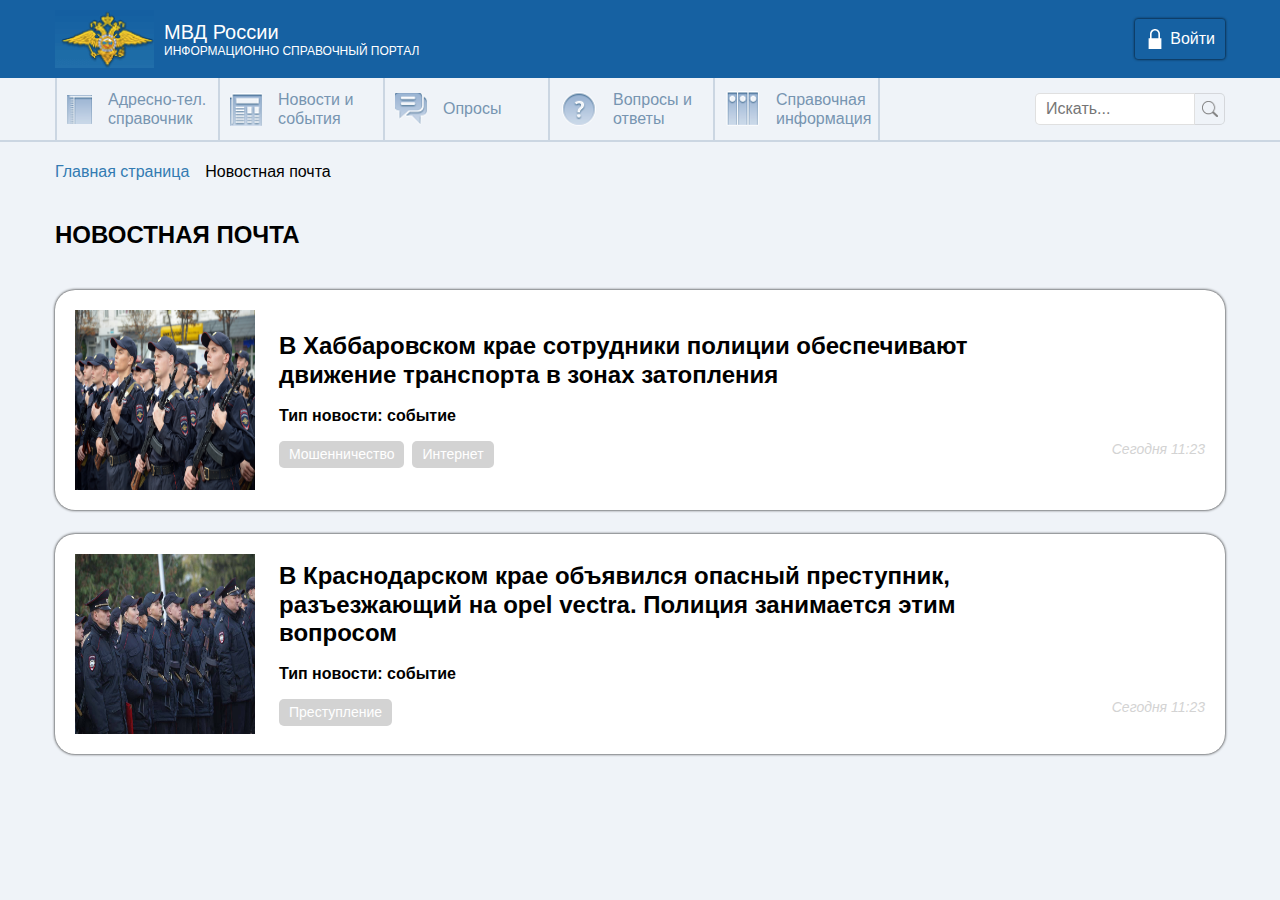
==== news/index.html @ 55efa7f1 "new page news" ====
<!DOCTYPE html>
<html lang="en">

<head>
    <meta charset="UTF-8">
    <meta http-equiv="X-UA-Compatible" content="IE=edge">
    <meta name="viewport" content="width=device-width, initial-scale=1.0">
    <link rel="stylesheet" href="../assets/css/normilize.css">
    <link rel="stylesheet" href="../assets/css/style.css">
    <title>Новости и события</title>
</head>

<body>
    <header class="header">
        <div class="header__top">
            <div class="header__top-container container">
                <div class="header__logo logo">
                    <picture class="logo__picture">
                        <img src="../assets/img/logo.png" alt="Логотип МВД" class="logo__img">
                    </picture>
                    <div class="logo__content">
                        <p class="logo__title">МВД России</p>
                        <p class="logo__text">Информационно справочный портал</p>
                    </div>
                </div>
                <a href="#" class="header__btn btn-header">
                    <img src="../assets/img/header/lock.svg" alt="" class="btn-header__icon">
                    <span class="btn-header__text">Войти</span>
                </a>
            </div>
        </div>
        <div class="header__bottom">
            <div class="header__bottom-container container">
                <nav class="header__nav">
                    <ul class="header__menu">
                        <li class="header__menu-item">
                            <a href="../index.html" class="header__menu-link">
                                <img src="../assets/img/header/guide.png" alt="" class="header__menu-link-icon">
                                <span class="header__menu-link-text">Адресно-тел. справочник</span>
                            </a>
                        </li>
                        <li class="header__menu-item">
                            <a href="" class="header__menu-link">
                                <img src="../assets/img/header/news.png" alt="" class="header__menu-link-icon">
                                <span class="header__menu-link-text">Новости и события</span>
                            </a>
                        </li>
                        <li class="header__menu-item">
                            <a href="" class="header__menu-link">
                                <img src="../assets/img/header/surveys.png" alt="" class="header__menu-link-icon">
                                <span class="header__menu-link-text">Опросы</span>
                            </a>
                        </li>
                        <li class="header__menu-item">
                            <a href="" class="header__menu-link">
                                <img src="../assets/img/header/faq.png" alt="" class="header__menu-link-icon">
                                <span class="header__menu-link-text">Вопросы и ответы</span>
                            </a>
                        </li>
                        <li class="header__menu-item">
                            <a href="" class="header__menu-link">
                                <img src="../assets/img/header/info.png" alt="" class="header__menu-link-icon">
                                <span class="header__menu-link-text">Справочная информация</span>
                            </a>
                        </li>
                    </ul>
                </nav>
                <div class="header__search search">
                    <input placeholder="Искать..." type="text" class="search__input">
                    <button class="search__button">
                        <img width="16" height="16" src="../assets/img/header/search.png" alt="">
                    </button>
                </div>
            </div>
        </div>
    </header>

    <div class="bradcrumbs">
        <div class="bradcrumbs__container container">
            <ul class="bradcrumbs__list">
                <li class="bradcrumbs__item">
                    <a href="../index.html" class="bradcrumbs__link">Главная страница</a>
                </li>
                <li class="bradcrumbs__item">
                    <a href="" class="bradcrumbs__link active">Новостная почта</a>
                </li>
            </ul>
        </div>
    </div>

    <main class="main">
        <section class="news">
            <div class="news__container container">
                <h1 class="news__title page-title">
                    Новостная почта
                </h1>
                <ul class="news__list">
                    <li class="news__item">
                        <a href="./news-1/index.html" class="news__link">
                            <picture class="news__picture">
                                <img width="180px" height="180px" src="../assets/img/news/news-1.jpeg" alt=""
                                    class="news__img">
                            </picture>
                            <div class="news__content">
                                <h2 class="news__content-title">
                                    В Хаббаровском крае сотрудники полиции обеспечивают движение
                                    транспорта в зонах затопления
                                </h2>
                                <p class="news__type">
                                    Тип новости: событие
                                </p>
                                <div class="news__bottom">
                                    <div class="news__stickers">
                                        <div class="sticker">
                                            Мошенничество
                                        </div>
                                        <div class="sticker">
                                            Интернет
                                        </div>
                                    </div>
                                    <p class="news__date">
                                        Сегодня 11:23
                                    </p>
                                </div>
                            </div>
                        </a>
                    </li>
                    <li class="news__item">
                        <a href="./news-2/index.html" class="news__link">
                            <picture class="news__picture">
                                <img width="180px" height="180px" src="../assets/img/news/news-2.jpg" alt=""
                                    class="news__img">
                            </picture>
                            <div class="news__content">
                                <h2 class="news__content-title">
                                    В Краснодарском крае объявился опасный преступник,
                                    разъезжающий на opel vectra. Полиция занимается этим вопросом
                                </h2>
                                <p class="news__type">
                                    Тип новости: событие
                                </p>
                                <div class="news__bottom">
                                    <div class="news__stickers">
                                        <div class="sticker">
                                            Преступление
                                        </div>
                                    </div>
                                    <p class="news__date">
                                        Сегодня 11:23
                                    </p>
                                </div>
                            </div>
                        </a>
                    </li>
                </ul>
            </div>
        </section>
    </main>
</body>

</html>
---- assets/css/normilize.css ----
/*! normalize.css v8.0.1 | MIT License | github.com/necolas/normalize.css */

/* Document
   ========================================================================== */

/**
 * 1. Correct the line height in all browsers.
 * 2. Prevent adjustments of font size after orientation changes in iOS.
 */

 html {
    line-height: 1.15; /* 1 */
    -webkit-text-size-adjust: 100%; /* 2 */
  }
  
  /* Sections
     ========================================================================== */
  
  /**
   * Remove the margin in all browsers.
   */
  
  body {
    margin: 0;
  }
  
  /**
   * Render the `main` element consistently in IE.
   */
  
  main {
    display: block;
  }
  
  /**
   * Correct the font size and margin on `h1` elements within `section` and
   * `article` contexts in Chrome, Firefox, and Safari.
   */
  
  h1 {
    font-size: 2em;
    margin: 0.67em 0;
  }
  
  /* Grouping content
     ========================================================================== */
  
  /**
   * 1. Add the correct box sizing in Firefox.
   * 2. Show the overflow in Edge and IE.
   */
  
  hr {
    box-sizing: content-box; /* 1 */
    height: 0; /* 1 */
    overflow: visible; /* 2 */
  }
  
  /**
   * 1. Correct the inheritance and scaling of font size in all browsers.
   * 2. Correct the odd `em` font sizing in all browsers.
   */
  
  pre {
    font-family: monospace, monospace; /* 1 */
    font-size: 1em; /* 2 */
  }
  
  /* Text-level semantics
     ========================================================================== */
  
  /**
   * Remove the gray background on active links in IE 10.
   */
  
  a {
    background-color: transparent;
  }
  
  /**
   * 1. Remove the bottom border in Chrome 57-
   * 2. Add the correct text decoration in Chrome, Edge, IE, Opera, and Safari.
   */
  
  abbr[title] {
    border-bottom: none; /* 1 */
    text-decoration: underline; /* 2 */
    text-decoration: underline dotted; /* 2 */
  }
  
  /**
   * Add the correct font weight in Chrome, Edge, and Safari.
   */
  
  b,
  strong {
    font-weight: bolder;
  }
  
  /**
   * 1. Correct the inheritance and scaling of font size in all browsers.
   * 2. Correct the odd `em` font sizing in all browsers.
   */
  
  code,
  kbd,
  samp {
    font-family: monospace, monospace; /* 1 */
    font-size: 1em; /* 2 */
  }
  
  /**
   * Add the correct font size in all browsers.
   */
  
  small {
    font-size: 80%;
  }
  
  /**
   * Prevent `sub` and `sup` elements from affecting the line height in
   * all browsers.
   */
  
  sub,
  sup {
    font-size: 75%;
    line-height: 0;
    position: relative;
    vertical-align: baseline;
  }
  
  sub {
    bottom: -0.25em;
  }
  
  sup {
    top: -0.5em;
  }
  
  /* Embedded content
     ========================================================================== */
  
  /**
   * Remove the border on images inside links in IE 10.
   */
  
  img {
    border-style: none;
  }
  
  /* Forms
     ========================================================================== */
  
  /**
   * 1. Change the font styles in all browsers.
   * 2. Remove the margin in Firefox and Safari.
   */
  
  button,
  input,
  optgroup,
  select,
  textarea {
    font-family: inherit; /* 1 */
    font-size: 100%; /* 1 */
    line-height: 1.15; /* 1 */
    margin: 0; /* 2 */
  }
  
  /**
   * Show the overflow in IE.
   * 1. Show the overflow in Edge.
   */
  
  button,
  input { /* 1 */
    overflow: visible;
  }
  
  /**
   * Remove the inheritance of text transform in Edge, Firefox, and IE.
   * 1. Remove the inheritance of text transform in Firefox.
   */
  
  button,
  select { /* 1 */
    text-transform: none;
  }
  
  /**
   * Correct the inability to style clickable types in iOS and Safari.
   */
  
  button,
  [type="button"],
  [type="reset"],
  [type="submit"] {
    -webkit-appearance: button;
  }
  
  /**
   * Remove the inner border and padding in Firefox.
   */
  
  button::-moz-focus-inner,
  [type="button"]::-moz-focus-inner,
  [type="reset"]::-moz-focus-inner,
  [type="submit"]::-moz-focus-inner {
    border-style: none;
    padding: 0;
  }
  
  /**
   * Restore the focus styles unset by the previous rule.
   */
  
  button:-moz-focusring,
  [type="button"]:-moz-focusring,
  [type="reset"]:-moz-focusring,
  [type="submit"]:-moz-focusring {
    outline: 1px dotted ButtonText;
  }
  
  /**
   * Correct the padding in Firefox.
   */
  
  fieldset {
    padding: 0.35em 0.75em 0.625em;
  }
  
  /**
   * 1. Correct the text wrapping in Edge and IE.
   * 2. Correct the color inheritance from `fieldset` elements in IE.
   * 3. Remove the padding so developers are not caught out when they zero out
   *    `fieldset` elements in all browsers.
   */
  
  legend {
    box-sizing: border-box; /* 1 */
    color: inherit; /* 2 */
    display: table; /* 1 */
    max-width: 100%; /* 1 */
    padding: 0; /* 3 */
    white-space: normal; /* 1 */
  }
  
  /**
   * Add the correct vertical alignment in Chrome, Firefox, and Opera.
   */
  
  progress {
    vertical-align: baseline;
  }
  
  /**
   * Remove the default vertical scrollbar in IE 10+.
   */
  
  textarea {
    overflow: auto;
  }
  
  /**
   * 1. Add the correct box sizing in IE 10.
   * 2. Remove the padding in IE 10.
   */
  
  [type="checkbox"],
  [type="radio"] {
    box-sizing: border-box; /* 1 */
    padding: 0; /* 2 */
  }
  
  /**
   * Correct the cursor style of increment and decrement buttons in Chrome.
   */
  
  [type="number"]::-webkit-inner-spin-button,
  [type="number"]::-webkit-outer-spin-button {
    height: auto;
  }
  
  /**
   * 1. Correct the odd appearance in Chrome and Safari.
   * 2. Correct the outline style in Safari.
   */
  
  [type="search"] {
    -webkit-appearance: textfield; /* 1 */
    outline-offset: -2px; /* 2 */
  }
  
  /**
   * Remove the inner padding in Chrome and Safari on macOS.
   */
  
  [type="search"]::-webkit-search-decoration {
    -webkit-appearance: none;
  }
  
  /**
   * 1. Correct the inability to style clickable types in iOS and Safari.
   * 2. Change font properties to `inherit` in Safari.
   */
  
  ::-webkit-file-upload-button {
    -webkit-appearance: button; /* 1 */
    font: inherit; /* 2 */
  }
  
  /* Interactive
     ========================================================================== */
  
  /*
   * Add the correct display in Edge, IE 10+, and Firefox.
   */
  
  details {
    display: block;
  }
  
  /*
   * Add the correct display in all browsers.
   */
  
  summary {
    display: list-item;
  }
  
  /* Misc
     ========================================================================== */
  
  /**
   * Add the correct display in IE 10+.
   */
  
  template {
    display: none;
  }
  
  /**
   * Add the correct display in IE 10.
   */
  
  [hidden] {
    display: none;
  }
---- assets/css/style.css ----
/* Обнулние стилей */
* {
    padding: 0;
    margin: 0;
    border: 0;
}

*,
*:before,
*:after {
    -moz-box-sizing: border-box;
    -webkit-box-sizing: border-box;
    box-sizing: border-box;
}

:focus,
:active {
    outline: none;
}

a:focus,
a:active {
    outline: none;
}

nav,
footer,
header,
aside {
    display: block;
}

html,
body {
    height: 100%;
    width: 100%;
    font-size: 100%;
    line-height: 1;
    font-size: 16px;
    -ms-text-size-adjust: 100%;
    -moz-text-size-adjust: 100%;
    -webkit-text-size-adjust: 100%;
}

input,
button,
textarea {
    font-family: inherit;
}

input::-ms-clear {
    display: none;
}

button {
    cursor: pointer;
    background-color: transparent;
}

button::-moz-focus-inner {
    padding: 0;
    border: 0;
}

a,
a:visited {
    text-decoration: none;
}

ul li {
    list-style: none;
}

img {
    vertical-align: top;
    max-width: 100%;
}

h1,
h2,
h3,
h4,
h5,
h6 {
    font-size: inherit;
    font-weight: 400;
    margin: 0;
}

input::-webkit-input-placeholder {
    opacity: 1;
    transition: opacity 0.2s ease;
}

input::-moz-placeholder {
    opacity: 1;
    transition: opacity 0.2s ease;
}

input:-moz-placeholder {
    opacity: 1;
    transition: opacity 0.2s ease;
}

input:-ms-input-placeholder {
    opacity: 1;
    transition: opacity 0.2s ease;
}

input:focus::-webkit-input-placeholder {
    opacity: 0;
    transition: opacity 0.2s ease;
}

input:focus::-moz-placeholder {
    opacity: 0;
    transition: opacity 0.2s ease;
}

input:focus:-moz-placeholder {
    opacity: 0;
    transition: opacity 0.2s ease;
}

input:focus:-ms-input-placeholder {
    opacity: 0;
    transition: opacity 0.2s ease;
}

/* glob */
body {
    font-family: sans-serif;
    min-width: 320px;
    background-color: #EFF3F8;
}

.main {
    padding-bottom: 40px;
}

.container {
    max-width: 1200px;
    padding: 0 15px;
    margin: 0 auto;
}

.page-title {
    font-size: 24px;
    line-height: 120%;
    font-weight: 600;
    text-transform: uppercase;
    max-width: 900px;
}

.sub-title {
    font-size: 18px;
    line-height: 120%;
    font-weight: 600;
    text-transform: uppercase;
}

/* header */
.header {
    border-bottom: 2px solid rgba(119, 149, 177, .3);
    margin-bottom: 20px;
}

.header__top {
    background-color: #1661A2;
    padding: 10px 0;
}

.header__top-container {
    display: flex;
    align-items: center;
    justify-content: space-between;
}

.header__bottom-container {
    display: flex;
    align-items: center;
}

.header__logo {
    margin-right: 20px;
}

.logo {
    display: flex;
    align-items: center;
}

.logo__picture {
    margin-right: 10px;
}

.logo__title {
    font-size: 20px;
    line-height: 120%;
    color: #fff;
    font-weight: 500;
}

.logo__text {
    font-size: 12px;
    font-weight: 300;
    line-height: 120%;
    text-transform: uppercase;
    color: #fff;
}

.btn-header {
    display: flex;
    align-items: center;
    border-radius: 3px;
    background-color: #1661A2;
    box-shadow: 0px 0px 3px #000;
    padding: 10px;
}

.btn-header__icon {
    width: 20px;
    height: 20px;
    margin-right: 5px;
}

.btn-header__text {
    font-size: 16px;
    line-height: 120%;
    color: #fff;
}

.header__nav {
    margin-right: 20px;
    flex-grow: 1;
}

.header__menu {
    display: flex;
}

.header__menu-item {
    border-right: 2px solid rgba(119, 149, 177, .3);
    width: 165px;
}

.header__menu-item:first-child {
    border-left: 2px solid rgba(119, 149, 177, .3);
}

.header__menu-link {
    padding: 10px;
    display: flex;
    align-items: center;
    height: 100%;
}

.header__menu-link-icon {
    margin-right: 16px;
}

.header__menu-link-text {
    font-size: 16px;
    line-height: 120%;
    color: #7795B1;
}

.search {
    display: flex;
}

.search__input {
    font-size: 16px;
    line-height: 120%;
    padding: 5px 10px;
    width: 160px;
    border-radius: 5px 0 0 5px;
    border: 1px solid rgba(153, 153, 153, .3);
}

.search__button {
    border-radius: 0 5px 5px 0;
    border: 1px solid rgba(153, 153, 153, .3);
    border-left: none;
}

.search__button {
    width: 30px;
    display: flex;
    align-items: center;
    justify-content: center;
}

/* bradcrumbs */
.bradcrumbs {
    margin-bottom: 40px;
}

.bradcrumbs__list {
    display: flex;
    align-items: center;
}

.bradcrumbs__item {
    margin-right: 16px;
}

.bradcrumbs__link {
    font-size: 16px;
    line-height: 120%;
    color: #337BB2;
    display: flex;
}

.bradcrumbs__link.active {
    color: #000;
    pointer-events: none;
}

/* guide */
.guide__title {
    margin-bottom: 40px;
}

.guide__section-title {
    border-bottom: 2px solid #2773AE;
    margin-bottom: 20px;
}

.guide__wrapper {
    display: flex;
}

.guide__menu {
    max-width: 400px;
    margin-right: 30px;
}

.guide__menu-btn {
    display: flex;
    flex-direction: column;
    padding: 20px 16px;
    width: 100%;
    background-color: #E8EEF5;
}

.guide__menu-item {
    border-bottom: 2px solid rgba(119, 149, 177, .3);
}

.guide__menu-item:last-child {
    border: none;
}

.guide__menu-btn-top {
    display: flex;
    align-items: center;
    width: 100%;
}

.guide__menu-btn-img {
    margin-right: 10px;
}

.guide__menu-btn-text {
    font-size: 16px;
    line-height: 120%;
    font-weight: 600;
    color: #4388C9;
    flex-grow: 1;
    text-align: left;
    margin-right: 16px;
}

.guide__menu-btn-plus {
    width: 16px;
    height: 16px;
    display: flex;
    align-items: center;
    justify-content: center;
    color: #fff;
    border-radius: 50%;
    background-color: #4388C9;
    line-height: 1;
    font-size: 14px;
}

.guide__menu-btn-workers {
    margin-top: 10px;
    font-size: 12px;
    line-height: 120%;
    font-style: italic;
}

.guide__search {
    flex-grow: 1;
}

.guide__search-top {
    padding: 10px;
    border-radius: 5px;
    display: flex;
    align-items: center;
    justify-content: space-between;
    background-color: #E8EEF5;
}

.guide__search-sort {
    display: flex;
    align-items: center;
}

.guide__search-input {
    height: 30px;
    border: 1px solid rgba(153, 153, 153, .3);
    border-radius: 5px;
    min-width: 300px;
    padding: 0 10px;
    font-size: 16px;
    line-height: 120%;
}

.guide__search-sort-text {
    font-size: 14px;
    font-weight: 500;
    line-height: 120%;
    margin-right: 16px;
}

.guide__search-sort-select {
    background-color: #E8EEF5;
    cursor: pointer;
    box-shadow: 0px 0px 3px #000;
    font-size: 16px;
    line-height: 120%;
    font-weight: 500;
    min-width: 200px;
}


/* news */
.news__title {
    margin-bottom: 40px;
}

.news__item {
    margin-bottom: 24px;
}

.news__item:last-child {
    margin-bottom: 0;
}

.news__link {
    display: flex;
    align-items: center;
    width: 100%;
    padding: 20px;
    border-radius: 20px;
    background-color: #fff;
    box-shadow: 0px 0px 3px #000;
}

.news__picture {
    margin-right: 24px;
    min-width: 180px;
}

.news__content {
    flex-grow: 1;
}

.news__content-title {
    font-size: 24px;
    line-height: 120%;
    font-weight: 700;
    color: #000;
    max-width: 800px;
    margin-bottom: 16px;
}

.news__type {
    font-size: 16px;
    line-height: 120%;
    color: #000;
    font-weight: 700;
    margin-bottom: 16px;
}

.news__bottom {
    display: flex;
    justify-content: space-between;
}

.news__stickers {
    display: flex;
    align-items: center;
}

.sticker {
    padding: 5px 10px;
    background-color: lightgrey;
    border-radius: 5px;
    font-size: 14px;
    line-height: 120%;
    color: #fff;
    margin-right: 8px;
}

.sticker:last-child {
    margin-right: 0;
}

.news__date {
    font-size: 14px;
    line-height: 120%;
    font-style: italic;
    color: lightgray;
}

.news__detail-title {
    margin-bottom: 20px;
}

.news__detail {
    display: flex;
}

.news__detail-content-descr {
    max-width: 800px;
    margin-bottom: 24px;
}

.news__detail-content-descr-item {
    font-size: 16px;
    line-height: 120%;
    margin-bottom: 16px;
}
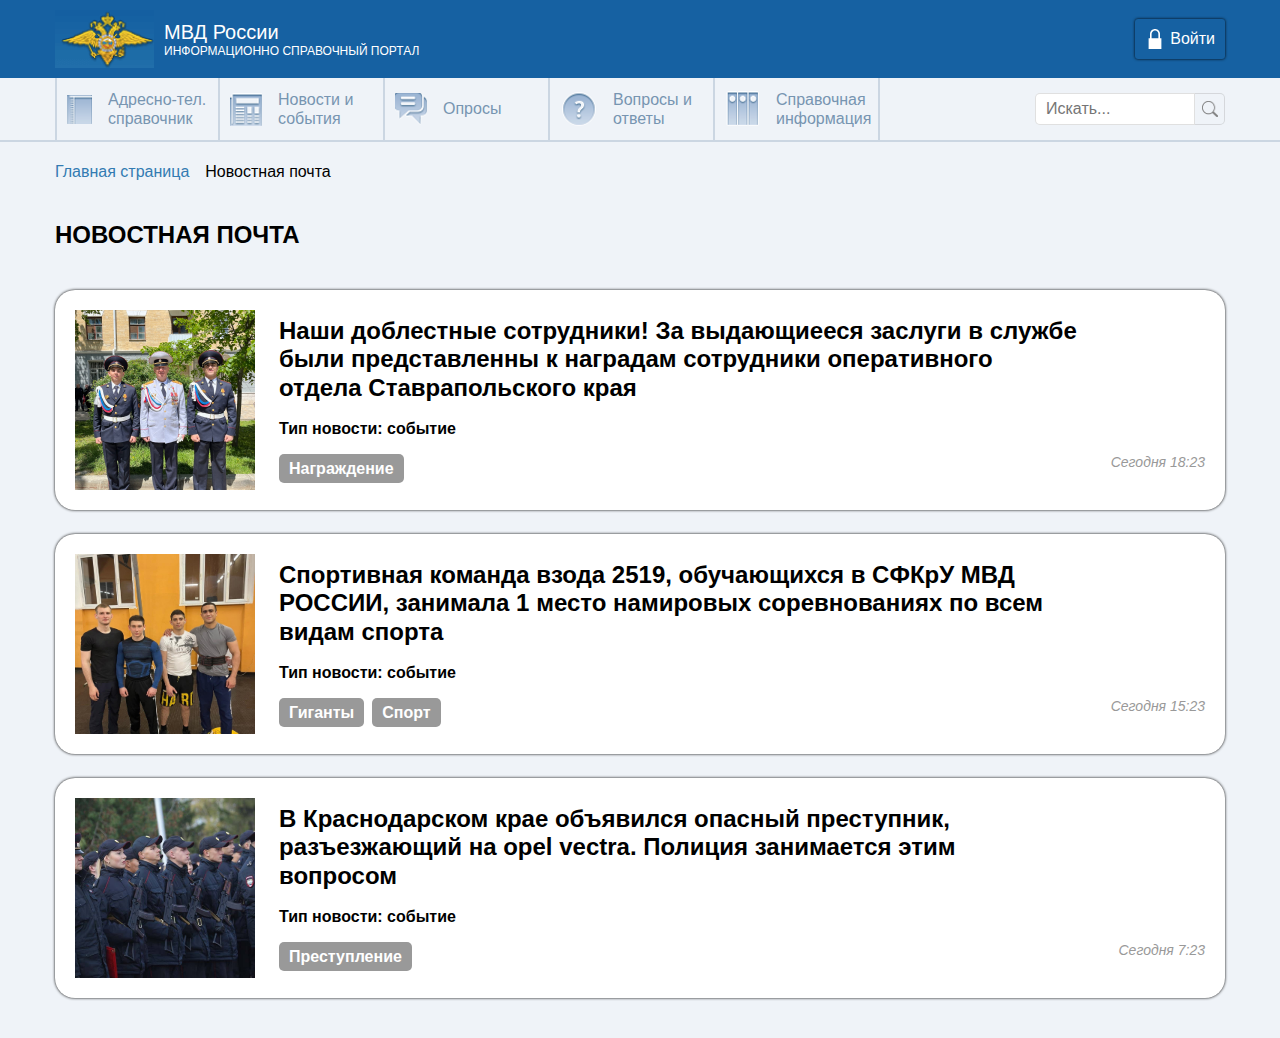
==== commit 2b476516: "end all page" ====
--- a/news/index.html
+++ b/news/index.html
@@ -40,25 +40,25 @@
                             </a>
                         </li>
                         <li class="header__menu-item">
-                            <a href="" class="header__menu-link">
+                            <a href="../news/" class="header__menu-link">
                                 <img src="../assets/img/header/news.png" alt="" class="header__menu-link-icon">
                                 <span class="header__menu-link-text">Новости и события</span>
                             </a>
                         </li>
                         <li class="header__menu-item">
-                            <a href="" class="header__menu-link">
+                            <a href="../poll/" class="header__menu-link">
                                 <img src="../assets/img/header/surveys.png" alt="" class="header__menu-link-icon">
                                 <span class="header__menu-link-text">Опросы</span>
                             </a>
                         </li>
                         <li class="header__menu-item">
-                            <a href="" class="header__menu-link">
+                            <a href="../questions/" class="header__menu-link">
                                 <img src="../assets/img/header/faq.png" alt="" class="header__menu-link-icon">
                                 <span class="header__menu-link-text">Вопросы и ответы</span>
                             </a>
                         </li>
                         <li class="header__menu-item">
-                            <a href="" class="header__menu-link">
+                            <a href="../reference/" class="header__menu-link">
                                 <img src="../assets/img/header/info.png" alt="" class="header__menu-link-icon">
                                 <span class="header__menu-link-text">Справочная информация</span>
                             </a>
@@ -96,15 +96,15 @@
                 </h1>
                 <ul class="news__list">
                     <li class="news__item">
-                        <a href="./news-1/index.html" class="news__link">
+                        <a href="./news-3/index.html" class="news__link">
                             <picture class="news__picture">
-                                <img width="180px" height="180px" src="../assets/img/news/news-1.jpeg" alt=""
+                                <img width="180px" height="180px" src="../assets/img/news/news-3.jpg" alt=""
                                     class="news__img">
                             </picture>
                             <div class="news__content">
                                 <h2 class="news__content-title">
-                                    В Хаббаровском крае сотрудники полиции обеспечивают движение
-                                    транспорта в зонах затопления
+                                    Наши доблестные сотрудники! За выдающиееся заслуги в службе были представленны к
+                                    наградам сотрудники оперативного отдела Ставрапольского края
                                 </h2>
                                 <p class="news__type">
                                     Тип новости: событие
@@ -112,14 +112,41 @@
                                 <div class="news__bottom">
                                     <div class="news__stickers">
                                         <div class="sticker">
-                                            Мошенничество
-                                        </div>
-                                        <div class="sticker">
-                                            Интернет
+                                            Награждение
                                         </div>
                                     </div>
                                     <p class="news__date">
-                                        Сегодня 11:23
+                                        Сегодня 18:23
+                                    </p>
+                                </div>
+                            </div>
+                        </a>
+                    </li>
+                    <li class="news__item">
+                        <a href="./news-4/index.html" class="news__link">
+                            <picture class="news__picture">
+                                <img width="180px" height="180px" src="../assets/img/news/news-4.jpg" alt=""
+                                    class="news__img">
+                            </picture>
+                            <div class="news__content">
+                                <h2 class="news__content-title">
+                                    Спортивная команда взода 2519, обучающихся в СФКрУ МВД РОССИИ, занимала 1 место
+                                    намировых соревнованиях по всем видам спорта
+                                </h2>
+                                <p class="news__type">
+                                    Тип новости: событие
+                                </p>
+                                <div class="news__bottom">
+                                    <div class="news__stickers">
+                                        <div class="sticker">
+                                            Гиганты
+                                        </div>
+                                        <div class="sticker">
+                                            Спорт
+                                        </div>
+                                    </div>
+                                    <p class="news__date">
+                                        Сегодня 15:23
                                     </p>
                                 </div>
                             </div>
@@ -146,7 +173,7 @@
                                         </div>
                                     </div>
                                     <p class="news__date">
-                                        Сегодня 11:23
+                                        Сегодня 7:23
                                     </p>
                                 </div>
                             </div>
--- a/assets/css/style.css
+++ b/assets/css/style.css
@@ -499,10 +499,11 @@
 
 .sticker {
     padding: 5px 10px;
-    background-color: lightgrey;
+    background-color: #999;
     border-radius: 5px;
-    font-size: 14px;
-    line-height: 120%;
+    font-size: 16px;
+    line-height: 120%;
+    font-weight: 700;
     color: #fff;
     margin-right: 8px;
 }
@@ -515,7 +516,7 @@
     font-size: 14px;
     line-height: 120%;
     font-style: italic;
-    color: lightgray;
+    color: #999;
 }
 
 .news__detail-title {
@@ -535,4 +536,237 @@
     font-size: 16px;
     line-height: 120%;
     margin-bottom: 16px;
+}
+
+.news__img {
+    object-fit: cover;
+}
+
+/* poll */
+.poll__title {
+    margin-bottom: 40px;
+}
+
+.poll__block-title {
+    margin-bottom: 20px;
+    border-bottom: 2px solid #2773AE;
+}
+
+.question-title {
+    margin-bottom: 10px;
+    font-size: 16px;
+    line-height: 120%;
+    font-weight: 700;
+}
+
+.poll__question-label {
+    display: flex;
+    align-items: center;
+    margin-bottom: 8px;
+    width: max-content;
+    cursor: pointer;
+}
+
+.poll__question-input {
+    margin-right: 8px;
+    cursor: pointer;
+}
+
+.poll__question-answer {
+    font-size: 16px;
+    line-height: 120%;
+}
+
+.poll__question-btn {
+    padding: 5px 10px;
+    font-size: 16px;
+    line-height: 120%;
+    box-shadow: 0px 0px 3px rgba(0, 0, 0, .4);
+    margin-top: 10px;
+    border-radius: 5px;
+}
+
+.poll__block_margin {
+    margin-bottom: 40px;
+}
+
+.poll__statistics-block {
+    display: flex;
+    align-items: center;
+}
+
+.poll__statistics-progress {
+    padding: 5px 10px;
+    margin-right: 10px;
+    color: #fff;
+    font-size: 16px;
+    line-height: 120%;
+    margin-bottom: 8px;
+}
+
+.poll__statistics-progress:last-child {
+    margin-bottom: 0;
+}
+
+.poll__statistics-progress_1 {
+    background-color: rgba(22, 97, 162, .5);
+    border-radius: 5px;
+    min-width: 200px;
+}
+
+.poll__statistics-progress_2 {
+    background-color: rgba(255, 36, 0, .5);
+    border-radius: 5px;
+    min-width: 128px;
+}
+
+.poll__statistics-progress_3 {
+    background-color: rgba(255, 36, 0, .5);
+    border-radius: 5px;
+    min-width: 72px;
+}
+
+.poll__wrapper {
+    display: flex;
+}
+
+.poll__left {
+    margin-right: 40px;
+    max-width: 600px;
+    width: 100%;
+}
+
+.poll__block_grow {
+    flex-grow: 1;
+}
+
+.poll__list-item {
+    margin-bottom: 20px;
+}
+
+.poll__list-item:last-child {
+    margin-bottom: 0;
+}
+
+.poll__list-link {
+    display: block;
+}
+
+.poll__list-question {
+    font-size: 16px;
+    line-height: 120%;
+    font-weight: 700;
+    margin-bottom: 10px;
+    color: rgba(22, 97, 162, .5);
+}
+
+.poll__list-date {
+    padding-left: 10px;
+}
+
+/* questions */
+.questions__title {
+    margin-bottom: 40px;
+}
+
+.questions__wrapper {
+    max-width: 900px;
+}
+
+.question {
+    padding-bottom: 20px;
+    margin-bottom: 20px;
+    border-bottom: 2px solid rgba(119, 149, 177, .2);
+}
+
+.question:last-child {
+    padding: 0;
+    margin: 0;
+    border: none;
+}
+
+.question__title {
+    margin-bottom: 20px;
+}
+
+.question__text {
+    font-size: 16px;
+    line-height: 120%;
+}
+
+.question__top {
+    margin-bottom: 20px;
+}
+
+.answer {
+    margin-left: 100px;
+    padding: 20px;
+    border-radius: 10px;
+    background-color: #E8EEF5;
+}
+
+.answer__position {
+    font-size: 16px;
+    line-height: 120%;
+    margin-bottom: 20px;
+}
+
+.answer__position_weight {
+    font-weight: 700;
+}
+
+.answer__text {
+    font-size: 16px;
+    line-height: 120%;
+    font-style: italic;
+    margin-bottom: 20px;
+}
+
+/* reference */
+.reference__title {
+    margin-bottom: 40px;
+}
+
+.reference__sub-title {
+    padding-bottom: 5px;
+    border-bottom: 2px solid #2773AE;
+}
+
+.reference__table-head {
+    display: flex;
+    background-color: #E8EEF5;
+}
+
+.reference__table-row {
+    display: flex;
+}
+
+.reference__table-column {
+    flex: 0 1 20%;
+    padding: 20px 10px;
+}
+
+.reference__table-text {
+    font-size: 16px;
+    line-height: 120%;
+}
+
+.reference__table-text_head {
+    font-weight: 700;
+}
+
+.file {
+    display: flex;
+    align-items: center;
+}
+
+.file__icon {
+    width: 50px;
+    height: 50px;
+    min-width: 50px;
+    margin-right: 10px;
+}
+
+.file__link {
+    color: rgba(22, 97, 162, .5);
 }